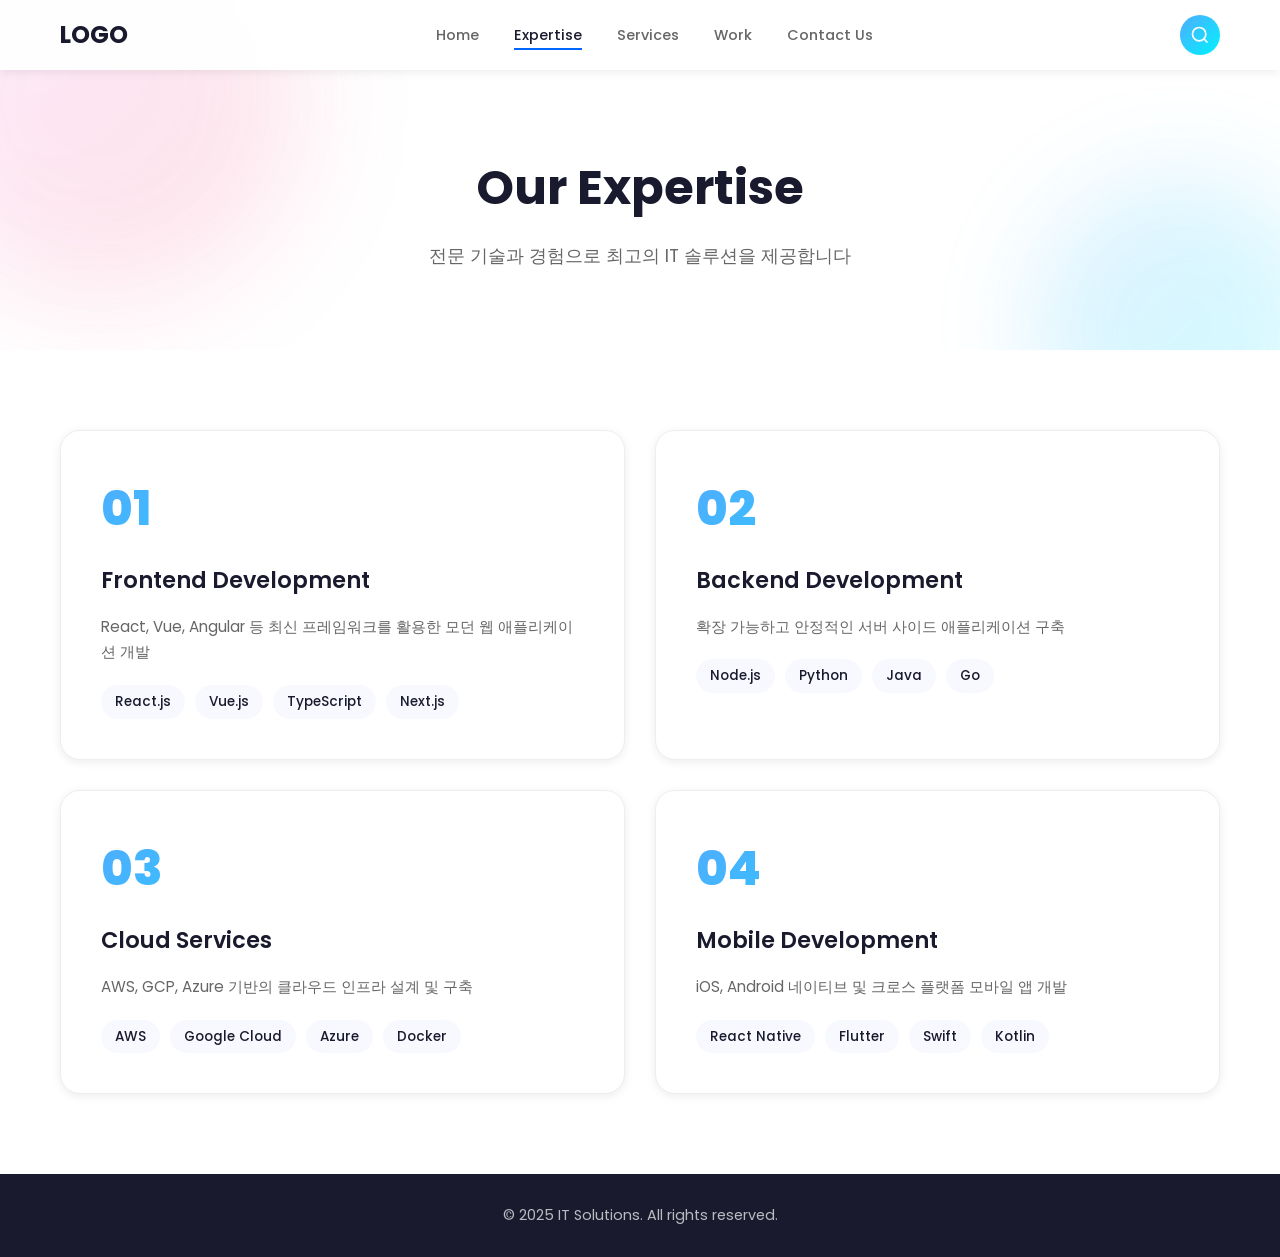
==== html-css-js-demo/expertise.html @ 8fa18444 "Initial commit: Portfolio Website - 웹사이트 구현" ====
<!DOCTYPE html>
<html lang="ko">
<head>
    <meta charset="UTF-8">
    <meta name="viewport" content="width=device-width, initial-scale=1.0">
    <title>Portfolio - Expertise</title>
    <link rel="stylesheet" href="style.css">
    <link rel="preconnect" href="https://fonts.googleapis.com">
    <link rel="preconnect" href="https://fonts.gstatic.com" crossorigin>
    <link href="https://fonts.googleapis.com/css2?family=Poppins:wght@300;400;500;600;700;800&display=swap" rel="stylesheet">
</head>
<body>
    <!-- Header -->
    <header class="header">
        <div class="container">
            <a href="index.html" class="logo">LOGO</a>
            <nav class="nav">
                <ul class="nav-list">
                    <li><a href="index.html">Home</a></li>
                    <li><a href="expertise.html" class="active">Expertise</a></li>
                    <li><a href="services.html">Services</a></li>
                    <li><a href="work.html">Work</a></li>
                    <li><a href="contact.html">Contact Us</a></li>
                </ul>
            </nav>
            <button class="search-btn">
                <svg width="20" height="20" viewBox="0 0 24 24" fill="none" stroke="currentColor" stroke-width="2">
                    <circle cx="11" cy="11" r="8"></circle>
                    <path d="m21 21-4.35-4.35"></path>
                </svg>
            </button>
            <button class="mobile-menu-btn">
                <span></span>
                <span></span>
                <span></span>
            </button>
        </div>
    </header>

    <!-- Page Hero -->
    <section class="page-hero">
        <div class="hero-decoration">
            <div class="decoration-circle circle-1"></div>
            <div class="decoration-circle circle-2"></div>
        </div>
        <div class="container">
            <h1 class="page-title">Our Expertise</h1>
            <p class="page-subtitle">전문 기술과 경험으로 최고의 IT 솔루션을 제공합니다</p>
        </div>
    </section>

    <!-- Expertise Section -->
    <section class="expertise-section">
        <div class="container">
            <div class="expertise-grid">
                <div class="expertise-card">
                    <div class="expertise-number">01</div>
                    <h3>Frontend Development</h3>
                    <p>React, Vue, Angular 등 최신 프레임워크를 활용한 모던 웹 애플리케이션 개발</p>
                    <ul class="tech-list">
                        <li>React.js</li>
                        <li>Vue.js</li>
                        <li>TypeScript</li>
                        <li>Next.js</li>
                    </ul>
                </div>
                <div class="expertise-card">
                    <div class="expertise-number">02</div>
                    <h3>Backend Development</h3>
                    <p>확장 가능하고 안정적인 서버 사이드 애플리케이션 구축</p>
                    <ul class="tech-list">
                        <li>Node.js</li>
                        <li>Python</li>
                        <li>Java</li>
                        <li>Go</li>
                    </ul>
                </div>
                <div class="expertise-card">
                    <div class="expertise-number">03</div>
                    <h3>Cloud Services</h3>
                    <p>AWS, GCP, Azure 기반의 클라우드 인프라 설계 및 구축</p>
                    <ul class="tech-list">
                        <li>AWS</li>
                        <li>Google Cloud</li>
                        <li>Azure</li>
                        <li>Docker</li>
                    </ul>
                </div>
                <div class="expertise-card">
                    <div class="expertise-number">04</div>
                    <h3>Mobile Development</h3>
                    <p>iOS, Android 네이티브 및 크로스 플랫폼 모바일 앱 개발</p>
                    <ul class="tech-list">
                        <li>React Native</li>
                        <li>Flutter</li>
                        <li>Swift</li>
                        <li>Kotlin</li>
                    </ul>
                </div>
            </div>
        </div>
    </section>

    <!-- Footer -->
    <footer class="footer">
        <div class="container">
            <p>&copy; 2025 IT Solutions. All rights reserved.</p>
        </div>
    </footer>

    <script src="main.js"></script>
</body>
</html>
---- html-css-js-demo/style.css ----
/* ===============================================
   IT Solutions - Main Stylesheet
   =============================================== */

/* CSS Variables */
:root {
    --primary-gradient: linear-gradient(135deg, #667eea 0%, #764ba2 100%);
    --pink-gradient: linear-gradient(135deg, #f093fb 0%, #f5576c 100%);
    --cyan-gradient: linear-gradient(135deg, #4facfe 0%, #00f2fe 100%);
    --green-gradient: linear-gradient(135deg, #11998e 0%, #38ef7d 100%);
    --orange-gradient: linear-gradient(135deg, #f093fb 0%, #f5576c 100%);
    
    --primary-color: #0066ff;
    --primary-dark: #0052cc;
    --pink-color: #f5576c;
    --cyan-color: #00c9c8;
    --green-color: #38ef7d;
    --orange-color: #ff6b6b;
    
    --text-dark: #1a1a2e;
    --text-gray: #666;
    --text-light: #999;
    --bg-light: #f8f9ff;
    --white: #ffffff;
    
    --shadow-sm: 0 2px 10px rgba(0, 0, 0, 0.08);
    --shadow-md: 0 4px 20px rgba(0, 0, 0, 0.1);
    --shadow-lg: 0 10px 40px rgba(0, 0, 0, 0.15);
    
    --border-radius: 12px;
    --border-radius-lg: 20px;
    
    --transition: all 0.3s ease;
}

/* Reset & Base */
*, *::before, *::after {
    margin: 0;
    padding: 0;
    box-sizing: border-box;
}

html {
    scroll-behavior: smooth;
}

body {
    font-family: 'Poppins', -apple-system, BlinkMacSystemFont, sans-serif;
    color: var(--text-dark);
    line-height: 1.6;
    background: var(--white);
    overflow-x: hidden;
}

a {
    text-decoration: none;
    color: inherit;
    transition: var(--transition);
}

ul {
    list-style: none;
}

img {
    max-width: 100%;
    height: auto;
    display: block;
}

/* Container */
.container {
    width: 100%;
    max-width: 1200px;
    margin: 0 auto;
    padding: 0 20px;
}

/* ===============================================
   Header
   =============================================== */
.header {
    position: fixed;
    top: 0;
    left: 0;
    right: 0;
    z-index: 1000;
    background: rgba(255, 255, 255, 0.95);
    backdrop-filter: blur(10px);
    box-shadow: var(--shadow-sm);
}

.header .container {
    display: flex;
    align-items: center;
    justify-content: space-between;
    height: 70px;
}

.logo {
    font-size: 1.5rem;
    font-weight: 700;
    color: var(--text-dark);
}

.nav-list {
    display: flex;
    gap: 35px;
}

.nav-list a {
    font-size: 0.9rem;
    font-weight: 500;
    color: var(--text-gray);
    position: relative;
}

.nav-list a::after {
    content: '';
    position: absolute;
    bottom: -5px;
    left: 0;
    width: 0;
    height: 2px;
    background: var(--primary-color);
    transition: var(--transition);
}

.nav-list a:hover,
.nav-list a.active {
    color: var(--text-dark);
}

.nav-list a:hover::after,
.nav-list a.active::after {
    width: 100%;
}

.search-btn {
    display: flex;
    align-items: center;
    justify-content: center;
    width: 40px;
    height: 40px;
    border: none;
    border-radius: 50%;
    background: var(--cyan-gradient);
    color: var(--white);
    cursor: pointer;
    transition: var(--transition);
}

.search-btn:hover {
    transform: scale(1.1);
    box-shadow: 0 5px 20px rgba(0, 201, 200, 0.4);
}

.mobile-menu-btn {
    display: none;
    flex-direction: column;
    gap: 5px;
    padding: 5px;
    background: none;
    border: none;
    cursor: pointer;
}

.mobile-menu-btn span {
    display: block;
    width: 25px;
    height: 2px;
    background: var(--text-dark);
    transition: var(--transition);
}

/* ===============================================
   Hero Section
   =============================================== */
.hero {
    position: relative;
    min-height: 100vh;
    padding: 120px 0 80px;
    overflow: hidden;
}

.hero-decoration {
    position: absolute;
    top: 0;
    left: 0;
    right: 0;
    bottom: 0;
    pointer-events: none;
    z-index: 0;
}

.decoration-circle {
    position: absolute;
    border-radius: 50%;
    opacity: 0.6;
}

.circle-1 {
    width: 400px;
    height: 400px;
    background: linear-gradient(135deg, rgba(240, 147, 251, 0.3) 0%, rgba(245, 87, 108, 0.3) 100%);
    top: -100px;
    left: -100px;
    filter: blur(60px);
}

.circle-2 {
    width: 300px;
    height: 300px;
    background: linear-gradient(135deg, rgba(79, 172, 254, 0.3) 0%, rgba(0, 242, 254, 0.3) 100%);
    top: 50%;
    right: -50px;
    filter: blur(50px);
}

.circle-3 {
    width: 150px;
    height: 150px;
    background: var(--pink-gradient);
    top: 15%;
    right: 10%;
    filter: blur(0);
    opacity: 0.8;
}

.circle-4 {
    width: 200px;
    height: 200px;
    background: var(--cyan-gradient);
    bottom: 20%;
    left: 5%;
    filter: blur(40px);
}

.hero-container {
    position: relative;
    z-index: 1;
    display: grid;
    grid-template-columns: 1fr 1fr;
    gap: 60px;
    align-items: center;
    min-height: calc(100vh - 200px);
}

.hero-subtitle {
    display: inline-block;
    font-size: 1rem;
    font-weight: 500;
    background: var(--pink-gradient);
    -webkit-background-clip: text;
    -webkit-text-fill-color: transparent;
    background-clip: text;
    margin-bottom: 15px;
}

.hero-title {
    font-size: 3.5rem;
    font-weight: 700;
    line-height: 1.2;
    color: var(--text-dark);
    margin-bottom: 30px;
}

.btn {
    display: inline-flex;
    align-items: center;
    gap: 10px;
    padding: 14px 28px;
    border-radius: 30px;
    font-size: 0.95rem;
    font-weight: 600;
    border: none;
    cursor: pointer;
    transition: var(--transition);
}

.btn-primary {
    background: var(--cyan-gradient);
    color: var(--white);
    box-shadow: 0 5px 20px rgba(0, 201, 200, 0.3);
}

.btn-primary:hover {
    transform: translateY(-3px);
    box-shadow: 0 8px 30px rgba(0, 201, 200, 0.4);
}

.btn-full {
    width: 100%;
    justify-content: center;
}

.hero-image {
    display: flex;
    justify-content: center;
    align-items: center;
}

.hero-image-wrapper {
    position: relative;
    width: 100%;
    max-width: 450px;
}

.hero-image-wrapper::before {
    content: '';
    position: absolute;
    top: 50%;
    left: 50%;
    transform: translate(-50%, -50%);
    width: 90%;
    height: 90%;
    background: linear-gradient(135deg, #e8f4f8 0%, #f0f4f8 100%);
    border-radius: 50% 50% 50% 50% / 60% 60% 40% 40%;
    z-index: -1;
}

.hero-image-wrapper img {
    width: 100%;
    height: auto;
    border-radius: 20px;
    object-fit: cover;
}

/* ===============================================
   Services Section
   =============================================== */
.services {
    padding: 100px 0;
    background: var(--bg-light);
}

.section-header {
    text-align: center;
    margin-bottom: 60px;
}

.section-line {
    display: block;
    font-size: 0.9rem;
    color: var(--text-light);
    margin-bottom: 10px;
}

.section-title {
    font-size: 2.5rem;
    font-weight: 700;
    color: var(--text-dark);
    margin-bottom: 15px;
}

.section-desc {
    font-size: 0.95rem;
    color: var(--text-gray);
    line-height: 1.7;
}

.services-grid {
    display: grid;
    grid-template-columns: repeat(4, 1fr);
    gap: 25px;
}

.service-card {
    background: var(--white);
    padding: 35px 25px;
    border-radius: var(--border-radius-lg);
    text-align: center;
    transition: var(--transition);
    position: relative;
    overflow: hidden;
}

.service-card::before {
    content: '';
    position: absolute;
    top: 0;
    left: 0;
    right: 0;
    height: 4px;
    background: var(--pink-gradient);
    transform: scaleX(0);
    transition: var(--transition);
}

.service-card:hover {
    transform: translateY(-10px);
    box-shadow: var(--shadow-lg);
}

.service-card:hover::before {
    transform: scaleX(1);
}

.service-card.featured {
    background: var(--green-gradient);
    color: var(--white);
}

.service-card.featured::before {
    display: none;
}

.service-card.featured .service-icon {
    background: rgba(255, 255, 255, 0.2);
    color: var(--white);
}

.service-card.featured p {
    color: rgba(255, 255, 255, 0.9);
}

.service-icon {
    width: 70px;
    height: 70px;
    margin: 0 auto 20px;
    display: flex;
    align-items: center;
    justify-content: center;
    border-radius: 15px;
    background: linear-gradient(135deg, rgba(240, 147, 251, 0.1) 0%, rgba(245, 87, 108, 0.1) 100%);
    color: var(--pink-color);
}

.service-icon svg {
    width: 35px;
    height: 35px;
}

.service-icon.icon-blue {
    background: linear-gradient(135deg, rgba(79, 172, 254, 0.1) 0%, rgba(0, 242, 254, 0.1) 100%);
    color: #4facfe;
}

.service-icon.icon-green {
    background: linear-gradient(135deg, rgba(17, 153, 142, 0.1) 0%, rgba(56, 239, 125, 0.1) 100%);
    color: var(--green-color);
}

.service-icon.icon-orange {
    background: linear-gradient(135deg, rgba(255, 107, 107, 0.1) 0%, rgba(255, 154, 158, 0.1) 100%);
    color: var(--orange-color);
}

.service-card h3 {
    font-size: 1.1rem;
    font-weight: 600;
    margin-bottom: 12px;
}

.service-card p {
    font-size: 0.85rem;
    color: var(--text-gray);
    line-height: 1.6;
}

/* ===============================================
   Page Hero (Inner Pages)
   =============================================== */
.page-hero {
    position: relative;
    padding: 150px 0 80px;
    text-align: center;
    overflow: hidden;
}

.page-title {
    font-size: 3rem;
    font-weight: 700;
    color: var(--text-dark);
    margin-bottom: 15px;
}

.page-subtitle {
    font-size: 1.1rem;
    color: var(--text-gray);
}

/* ===============================================
   Expertise Section
   =============================================== */
.expertise-section {
    padding: 80px 0;
}

.expertise-grid {
    display: grid;
    grid-template-columns: repeat(2, 1fr);
    gap: 30px;
}

.expertise-card {
    background: var(--white);
    padding: 40px;
    border-radius: var(--border-radius-lg);
    box-shadow: var(--shadow-sm);
    transition: var(--transition);
    border: 1px solid #eee;
}

.expertise-card:hover {
    transform: translateY(-5px);
    box-shadow: var(--shadow-md);
    border-color: transparent;
}

.expertise-number {
    font-size: 3rem;
    font-weight: 800;
    background: var(--cyan-gradient);
    -webkit-background-clip: text;
    -webkit-text-fill-color: transparent;
    background-clip: text;
    margin-bottom: 15px;
}

.expertise-card h3 {
    font-size: 1.4rem;
    font-weight: 600;
    margin-bottom: 15px;
    color: var(--text-dark);
}

.expertise-card p {
    font-size: 0.95rem;
    color: var(--text-gray);
    margin-bottom: 20px;
    line-height: 1.7;
}

.tech-list {
    display: flex;
    flex-wrap: wrap;
    gap: 10px;
}

.tech-list li {
    padding: 6px 14px;
    background: var(--bg-light);
    border-radius: 20px;
    font-size: 0.85rem;
    color: var(--text-dark);
    font-weight: 500;
}

/* ===============================================
   Stats Section
   =============================================== */
.stats-section {
    padding: 80px 0;
    background: var(--bg-light);
}

.stats-grid {
    display: grid;
    grid-template-columns: repeat(4, 1fr);
    gap: 30px;
}

.stat-item {
    text-align: center;
}

.stat-number {
    display: block;
    font-size: 3rem;
    font-weight: 700;
    background: var(--primary-gradient);
    -webkit-background-clip: text;
    -webkit-text-fill-color: transparent;
    background-clip: text;
    margin-bottom: 10px;
}

.stat-label {
    font-size: 1rem;
    color: var(--text-gray);
}

/* ===============================================
   Services Detail Section
   =============================================== */
.services-detail {
    padding: 80px 0;
}

.service-detail-card {
    display: grid;
    grid-template-columns: 1fr auto;
    gap: 60px;
    align-items: center;
    padding: 60px;
    background: var(--white);
    border-radius: var(--border-radius-lg);
    box-shadow: var(--shadow-sm);
    margin-bottom: 40px;
    transition: var(--transition);
}

.service-detail-card:hover {
    box-shadow: var(--shadow-md);
}

.service-detail-card.reverse {
    grid-template-columns: auto 1fr;
}

.service-detail-card.reverse .service-detail-content {
    order: 2;
}

.service-detail-card.reverse .service-detail-icon {
    order: 1;
}

.service-tag {
    display: inline-block;
    padding: 6px 16px;
    background: var(--pink-gradient);
    color: var(--white);
    border-radius: 20px;
    font-size: 0.8rem;
    font-weight: 600;
    margin-bottom: 15px;
}

.service-tag.blue {
    background: var(--cyan-gradient);
}

.service-tag.green {
    background: var(--green-gradient);
}

.service-tag.orange {
    background: linear-gradient(135deg, #ff9a9e 0%, #fecfef 100%);
}

.service-detail-content h2 {
    font-size: 1.8rem;
    font-weight: 700;
    color: var(--text-dark);
    margin-bottom: 15px;
}

.service-detail-content p {
    font-size: 1rem;
    color: var(--text-gray);
    line-height: 1.8;
    margin-bottom: 25px;
}

.service-features {
    display: grid;
    grid-template-columns: repeat(2, 1fr);
    gap: 12px;
}

.service-features li {
    font-size: 0.95rem;
    color: var(--text-dark);
    font-weight: 500;
}

.service-detail-icon {
    width: 150px;
    height: 150px;
    display: flex;
    align-items: center;
    justify-content: center;
    background: linear-gradient(135deg, rgba(240, 147, 251, 0.1) 0%, rgba(245, 87, 108, 0.1) 100%);
    border-radius: 30px;
    color: var(--pink-color);
}

.service-detail-icon svg {
    width: 70px;
    height: 70px;
}

.service-detail-icon.blue {
    background: linear-gradient(135deg, rgba(79, 172, 254, 0.1) 0%, rgba(0, 242, 254, 0.1) 100%);
    color: #4facfe;
}

.service-detail-icon.green {
    background: linear-gradient(135deg, rgba(17, 153, 142, 0.1) 0%, rgba(56, 239, 125, 0.1) 100%);
    color: var(--green-color);
}

.service-detail-icon.orange {
    background: linear-gradient(135deg, rgba(255, 107, 107, 0.1) 0%, rgba(255, 154, 158, 0.1) 100%);
    color: var(--orange-color);
}

/* ===============================================
   CTA Section
   =============================================== */
.cta-section {
    padding: 100px 0;
    background: var(--primary-gradient);
    text-align: center;
}

.cta-section h2 {
    font-size: 2.5rem;
    font-weight: 700;
    color: var(--white);
    margin-bottom: 15px;
}

.cta-section p {
    font-size: 1.1rem;
    color: rgba(255, 255, 255, 0.9);
    margin-bottom: 30px;
}

.cta-section .btn-primary {
    background: var(--white);
    color: var(--primary-color);
}

.cta-section .btn-primary:hover {
    background: var(--white);
    box-shadow: 0 8px 30px rgba(0, 0, 0, 0.2);
}

/* ===============================================
   Portfolio Section
   =============================================== */
.portfolio-section {
    padding: 80px 0;
}

.portfolio-filter {
    display: flex;
    justify-content: center;
    gap: 15px;
    margin-bottom: 50px;
}

.filter-btn {
    padding: 10px 25px;
    background: transparent;
    border: 2px solid #eee;
    border-radius: 25px;
    font-size: 0.9rem;
    font-weight: 500;
    color: var(--text-gray);
    cursor: pointer;
    transition: var(--transition);
}

.filter-btn:hover,
.filter-btn.active {
    background: var(--cyan-gradient);
    border-color: transparent;
    color: var(--white);
}

.portfolio-grid {
    display: grid;
    grid-template-columns: repeat(3, 1fr);
    gap: 30px;
}

.portfolio-item {
    border-radius: var(--border-radius-lg);
    overflow: hidden;
}

.portfolio-image {
    position: relative;
    overflow: hidden;
}

.portfolio-image img {
    width: 100%;
    height: 250px;
    object-fit: cover;
    transition: var(--transition);
}

.portfolio-overlay {
    position: absolute;
    top: 0;
    left: 0;
    right: 0;
    bottom: 0;
    background: linear-gradient(to top, rgba(0, 0, 0, 0.8), transparent);
    display: flex;
    flex-direction: column;
    justify-content: flex-end;
    padding: 25px;
    opacity: 0;
    transition: var(--transition);
}

.portfolio-item:hover .portfolio-image img {
    transform: scale(1.1);
}

.portfolio-item:hover .portfolio-overlay {
    opacity: 1;
}

.portfolio-category {
    font-size: 0.8rem;
    color: var(--cyan-color);
    font-weight: 600;
    margin-bottom: 8px;
}

.portfolio-overlay h3 {
    font-size: 1.2rem;
    color: var(--white);
    font-weight: 600;
    margin-bottom: 5px;
}

.portfolio-overlay p {
    font-size: 0.9rem;
    color: rgba(255, 255, 255, 0.8);
}

/* ===============================================
   Clients Section
   =============================================== */
.clients-section {
    padding: 80px 0;
    background: var(--bg-light);
}

.clients-section .section-title {
    text-align: center;
    margin-bottom: 50px;
}

.clients-grid {
    display: flex;
    justify-content: center;
    align-items: center;
    gap: 60px;
    flex-wrap: wrap;
}

.client-logo {
    font-size: 1.2rem;
    font-weight: 600;
    color: var(--text-light);
    opacity: 0.6;
    transition: var(--transition);
}

.client-logo:hover {
    opacity: 1;
    color: var(--text-dark);
}

/* ===============================================
   Contact Section
   =============================================== */
.contact-section {
    padding: 80px 0;
}

.contact-wrapper {
    display: grid;
    grid-template-columns: 1fr 1fr;
    gap: 60px;
}

.contact-info h2 {
    font-size: 2.5rem;
    font-weight: 700;
    color: var(--text-dark);
    margin-bottom: 20px;
}

.contact-info > p {
    font-size: 1rem;
    color: var(--text-gray);
    line-height: 1.8;
    margin-bottom: 40px;
}

.contact-details {
    margin-bottom: 40px;
}

.contact-item {
    display: flex;
    gap: 20px;
    margin-bottom: 25px;
}

.contact-icon {
    width: 50px;
    height: 50px;
    display: flex;
    align-items: center;
    justify-content: center;
    background: var(--bg-light);
    border-radius: 12px;
    color: var(--primary-color);
    flex-shrink: 0;
}

.contact-icon svg {
    width: 24px;
    height: 24px;
}

.contact-item h4 {
    font-size: 0.9rem;
    font-weight: 600;
    color: var(--text-dark);
    margin-bottom: 5px;
}

.contact-item p {
    font-size: 0.95rem;
    color: var(--text-gray);
}

.social-links {
    display: flex;
    gap: 15px;
}

.social-link {
    width: 45px;
    height: 45px;
    display: flex;
    align-items: center;
    justify-content: center;
    background: var(--bg-light);
    border-radius: 50%;
    color: var(--text-dark);
    transition: var(--transition);
}

.social-link:hover {
    background: var(--cyan-gradient);
    color: var(--white);
    transform: translateY(-3px);
}

.social-link svg {
    width: 20px;
    height: 20px;
}

.contact-form-wrapper {
    background: var(--white);
    padding: 40px;
    border-radius: var(--border-radius-lg);
    box-shadow: var(--shadow-md);
}

.form-group {
    margin-bottom: 25px;
}

.form-group label {
    display: block;
    font-size: 0.9rem;
    font-weight: 600;
    color: var(--text-dark);
    margin-bottom: 8px;
}

.form-group input,
.form-group select,
.form-group textarea {
    width: 100%;
    padding: 14px 18px;
    border: 2px solid #eee;
    border-radius: var(--border-radius);
    font-size: 0.95rem;
    font-family: inherit;
    color: var(--text-dark);
    transition: var(--transition);
}

.form-group input:focus,
.form-group select:focus,
.form-group textarea:focus {
    outline: none;
    border-color: var(--cyan-color);
}

.form-group textarea {
    resize: vertical;
    min-height: 120px;
}

/* ===============================================
   Footer
   =============================================== */
.footer {
    padding: 30px 0;
    background: var(--text-dark);
    text-align: center;
}

.footer p {
    font-size: 0.9rem;
    color: rgba(255, 255, 255, 0.7);
}

/* ===============================================
   Mobile Menu
   =============================================== */
.nav.active {
    display: block;
    position: fixed;
    top: 70px;
    left: 0;
    right: 0;
    background: var(--white);
    padding: 20px;
    box-shadow: var(--shadow-md);
}

.nav.active .nav-list {
    flex-direction: column;
    gap: 0;
}

.nav.active .nav-list li {
    border-bottom: 1px solid #eee;
}

.nav.active .nav-list a {
    display: block;
    padding: 15px 0;
}

.mobile-menu-btn.active span:nth-child(1) {
    transform: rotate(45deg) translate(5px, 5px);
}

.mobile-menu-btn.active span:nth-child(2) {
    opacity: 0;
}

.mobile-menu-btn.active span:nth-child(3) {
    transform: rotate(-45deg) translate(5px, -5px);
}

/* ===============================================
   Animations
   =============================================== */
@keyframes fadeInUp {
    from {
        opacity: 0;
        transform: translateY(30px);
    }
    to {
        opacity: 1;
        transform: translateY(0);
    }
}

@keyframes float {
    0%, 100% {
        transform: translateY(0);
    }
    50% {
        transform: translateY(-20px);
    }
}

.hero-content {
    animation: fadeInUp 0.8s ease forwards;
}

.hero-image {
    animation: fadeInUp 0.8s ease 0.2s forwards;
    opacity: 0;
    animation-fill-mode: forwards;
}

.service-card {
    animation: fadeInUp 0.6s ease forwards;
    opacity: 0;
}

.service-card:nth-child(1) { animation-delay: 0.1s; }
.service-card:nth-child(2) { animation-delay: 0.2s; }
.service-card:nth-child(3) { animation-delay: 0.3s; }
.service-card:nth-child(4) { animation-delay: 0.4s; }

.circle-3 {
    animation: float 6s ease-in-out infinite;
}

/* ===============================================
   Responsive Styles
   =============================================== */

/* Tablet */
@media (max-width: 1024px) {
    .hero-title {
        font-size: 2.8rem;
    }
    
    .services-grid {
        grid-template-columns: repeat(2, 1fr);
    }
    
    .portfolio-grid {
        grid-template-columns: repeat(2, 1fr);
    }
    
    .stats-grid {
        grid-template-columns: repeat(2, 1fr);
        gap: 40px;
    }
    
    .service-detail-card {
        padding: 40px;
        gap: 40px;
    }
    
    .service-detail-icon {
        width: 120px;
        height: 120px;
    }
    
    .service-detail-icon svg {
        width: 50px;
        height: 50px;
    }
}

/* Mobile */
@media (max-width: 768px) {
    .nav {
        display: none;
    }
    
    .mobile-menu-btn {
        display: flex;
    }
    
    .search-btn {
        margin-right: 10px;
    }
    
    .hero-container {
        grid-template-columns: 1fr;
        text-align: center;
        gap: 40px;
    }
    
    .hero-title {
        font-size: 2.2rem;
    }
    
    .hero-image {
        order: -1;
    }
    
    .hero-image-wrapper {
        max-width: 300px;
    }
    
    .services-grid {
        grid-template-columns: 1fr;
        max-width: 400px;
        margin: 0 auto;
    }
    
    .section-title {
        font-size: 2rem;
    }
    
    .expertise-grid {
        grid-template-columns: 1fr;
    }
    
    .stats-grid {
        grid-template-columns: 1fr 1fr;
    }
    
    .stat-number {
        font-size: 2.2rem;
    }
    
    .service-detail-card {
        grid-template-columns: 1fr;
        text-align: center;
        padding: 30px;
    }
    
    .service-detail-card.reverse {
        grid-template-columns: 1fr;
    }
    
    .service-detail-card.reverse .service-detail-content,
    .service-detail-card.reverse .service-detail-icon {
        order: unset;
    }
    
    .service-detail-icon {
        margin: 0 auto 30px;
    }
    
    .service-features {
        grid-template-columns: 1fr;
        text-align: left;
    }
    
    .portfolio-filter {
        flex-wrap: wrap;
    }
    
    .portfolio-grid {
        grid-template-columns: 1fr;
        max-width: 400px;
        margin: 0 auto;
    }
    
    .contact-wrapper {
        grid-template-columns: 1fr;
        gap: 40px;
    }
    
    .contact-form-wrapper {
        padding: 30px 20px;
    }
    
    .cta-section h2 {
        font-size: 1.8rem;
    }
    
    .page-title {
        font-size: 2.2rem;
    }
    
    .clients-grid {
        gap: 30px;
    }
}

/* Small Mobile */
@media (max-width: 480px) {
    .container {
        padding: 0 15px;
    }
    
    .hero {
        padding: 100px 0 60px;
    }
    
    .hero-title {
        font-size: 1.8rem;
    }
    
    .btn {
        padding: 12px 24px;
        font-size: 0.9rem;
    }
    
    .section-title {
        font-size: 1.6rem;
    }
    
    .stats-grid {
        gap: 30px;
    }
    
    .stat-number {
        font-size: 1.8rem;
    }
    
    .expertise-card {
        padding: 25px;
    }
    
    .expertise-number {
        font-size: 2rem;
    }
    
    .filter-btn {
        padding: 8px 18px;
        font-size: 0.85rem;
    }
}
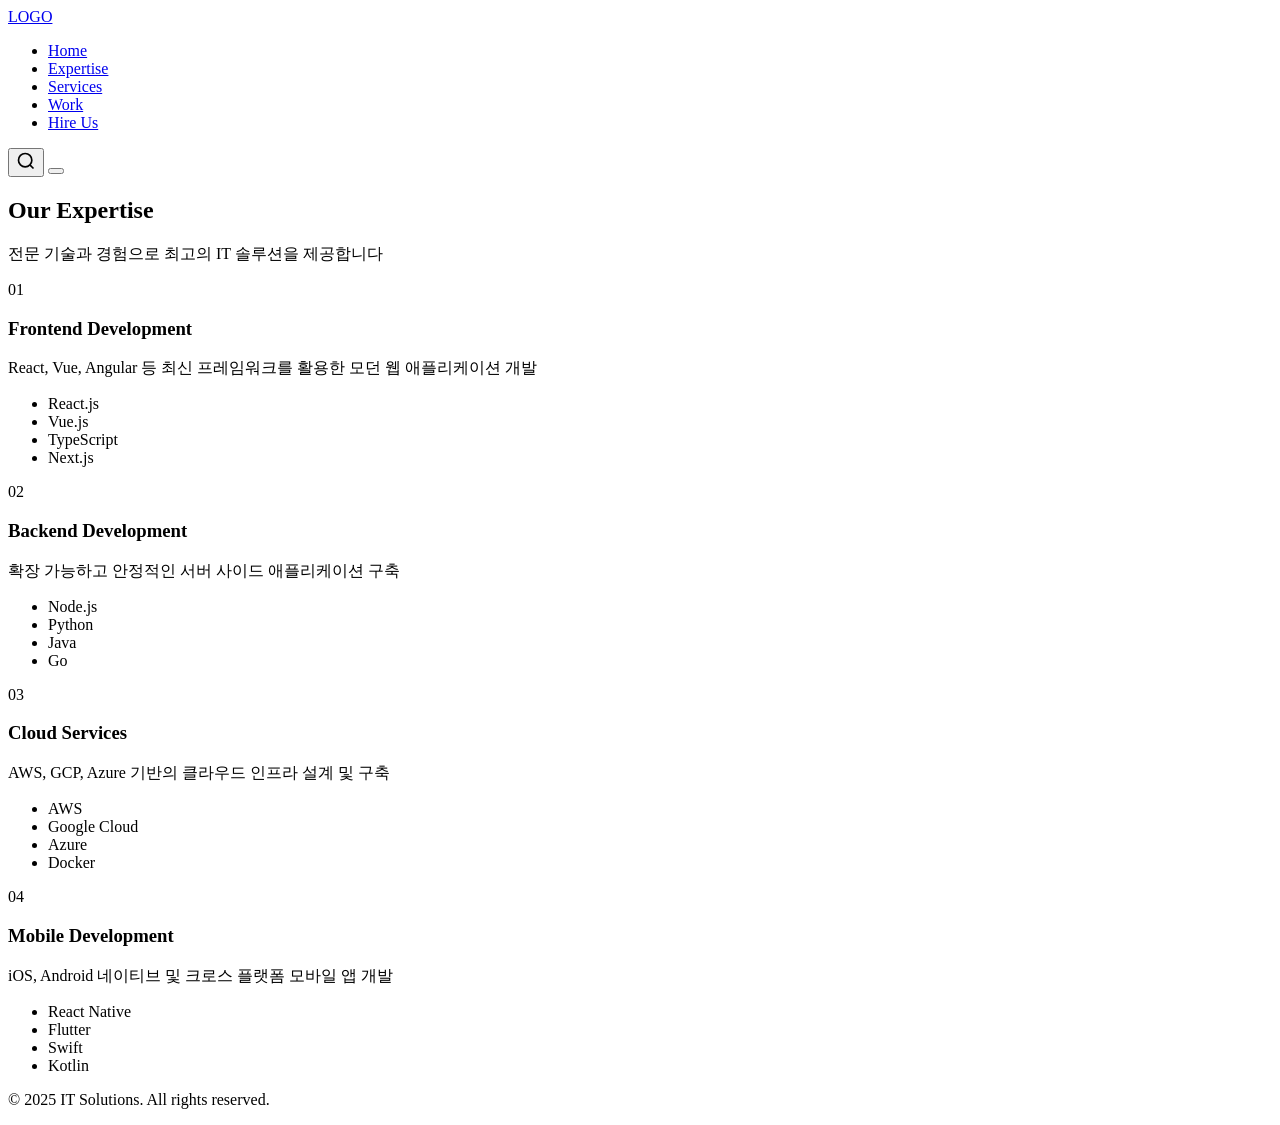
==== commit 7a29ea37: "Added subprojects for ToDo-Firebase and dongkoo-netflix; removed contact.html; updated titles and li" ====
--- a/html-css-js-demo/expertise.html
+++ b/html-css-js-demo/expertise.html
@@ -3,7 +3,7 @@
 <head>
     <meta charset="UTF-8">
     <meta name="viewport" content="width=device-width, initial-scale=1.0">
-    <title>Portfolio - Expertise</title>
+    <title>IT Solutions - Expertise</title>
     <link rel="stylesheet" href="style.css">
     <link rel="preconnect" href="https://fonts.googleapis.com">
     <link rel="preconnect" href="https://fonts.gstatic.com" crossorigin>
@@ -20,7 +20,7 @@
                     <li><a href="expertise.html" class="active">Expertise</a></li>
                     <li><a href="services.html">Services</a></li>
                     <li><a href="work.html">Work</a></li>
-                    <li><a href="contact.html">Contact Us</a></li>
+                    <li><a href="hire-us.html">Hire Us</a></li>
                 </ul>
             </nav>
             <button class="search-btn">
